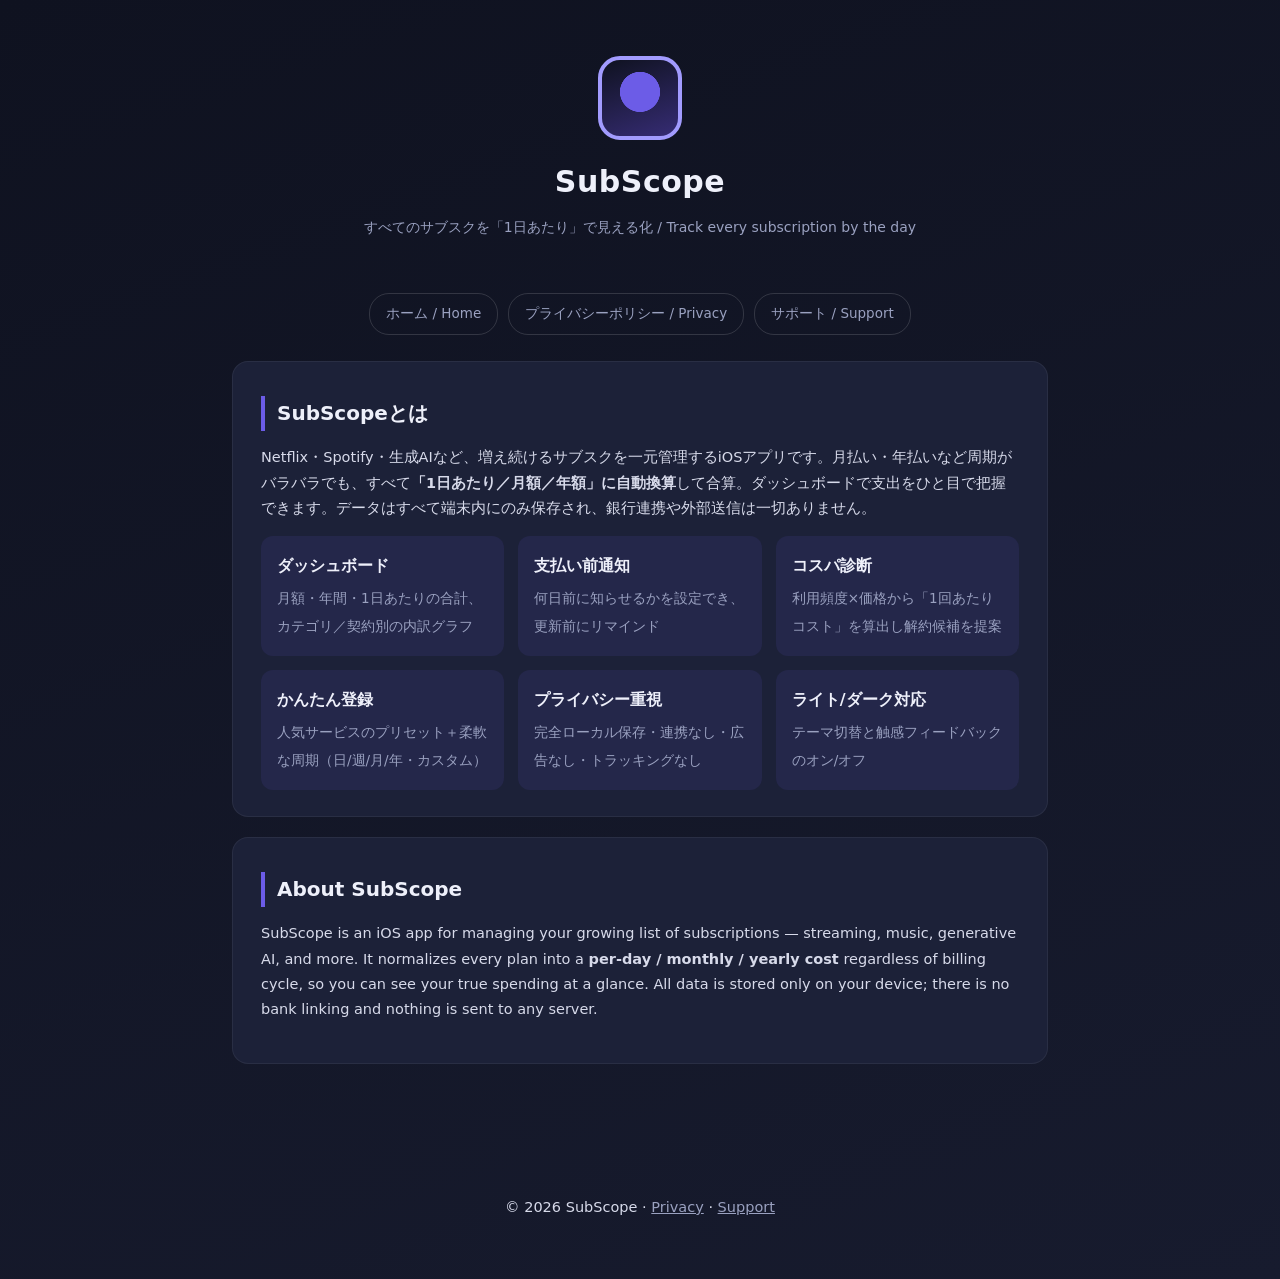
==== index.html @ 513cefdf "Add SubScope landing, privacy policy, and support pages (JP/EN) Bilingual static site for the App St" ====
<!DOCTYPE html>
<html lang="ja">
<head>
<meta charset="UTF-8">
<meta name="viewport" content="width=device-width, initial-scale=1.0">
<title>SubScope — サブスク管理アプリ</title>
<link rel="stylesheet" href="style.css">
</head>
<body>
<header class="site">
  <div class="logo"></div>
  <h1>SubScope</h1>
  <p class="tagline">すべてのサブスクを「1日あたり」で見える化 / Track every subscription by the day</p>
</header>

<main>
  <nav class="top">
    <a href="index.html">ホーム / Home</a>
    <a href="privacy.html">プライバシーポリシー / Privacy</a>
    <a href="support.html">サポート / Support</a>
  </nav>

  <section class="card">
    <h2>SubScopeとは</h2>
    <p>Netflix・Spotify・生成AIなど、増え続けるサブスクを一元管理するiOSアプリです。月払い・年払いなど周期がバラバラでも、すべて<strong>「1日あたり／月額／年額」に自動換算</strong>して合算。ダッシュボードで支出をひと目で把握できます。データはすべて端末内にのみ保存され、銀行連携や外部送信は一切ありません。</p>
    <div class="features">
      <div class="feature"><b>ダッシュボード</b><span>月額・年間・1日あたりの合計、カテゴリ／契約別の内訳グラフ</span></div>
      <div class="feature"><b>支払い前通知</b><span>何日前に知らせるかを設定でき、更新前にリマインド</span></div>
      <div class="feature"><b>コスパ診断</b><span>利用頻度×価格から「1回あたりコスト」を算出し解約候補を提案</span></div>
      <div class="feature"><b>かんたん登録</b><span>人気サービスのプリセット＋柔軟な周期（日/週/月/年・カスタム）</span></div>
      <div class="feature"><b>プライバシー重視</b><span>完全ローカル保存・連携なし・広告なし・トラッキングなし</span></div>
      <div class="feature"><b>ライト/ダーク対応</b><span>テーマ切替と触感フィードバックのオン/オフ</span></div>
    </div>
  </section>

  <section class="card">
    <h2>About SubScope</h2>
    <p>SubScope is an iOS app for managing your growing list of subscriptions — streaming, music, generative AI, and more. It normalizes every plan into a <strong>per-day / monthly / yearly cost</strong> regardless of billing cycle, so you can see your true spending at a glance. All data is stored only on your device; there is no bank linking and nothing is sent to any server.</p>
  </section>
</main>

<footer>
  <p>© 2026 SubScope · <a href="privacy.html">Privacy</a> · <a href="support.html">Support</a></p>
</footer>
</body>
</html>
---- style.css ----
:root {
  --bg: #0f1220;
  --bg2: #171b2e;
  --card: #1c2138;
  --text: #eef0fa;
  --muted: #9aa1c0;
  --accent: #6c5ce7;
  --accent2: #a29bfe;
  --radius: 16px;
  --maxw: 860px;
}

* { box-sizing: border-box; }

body {
  margin: 0;
  font-family: "Hiragino Kaku Gothic ProN", "Yu Gothic UI", "Noto Sans JP", system-ui, sans-serif;
  background: linear-gradient(160deg, var(--bg), var(--bg2));
  color: var(--text);
  line-height: 1.75;
  min-height: 100vh;
}

a { color: var(--accent2); }

header.site {
  text-align: center;
  padding: 56px 20px 30px;
}
.logo {
  width: 84px; height: 84px; margin: 0 auto 16px;
  border-radius: 22px;
  background: radial-gradient(circle at 50% 42%, var(--accent) 0 34%, transparent 35%),
              linear-gradient(160deg, #0f1220, #362c74);
  border: 4px solid var(--accent2);
  display: grid; place-items: center;
}
h1 { font-size: 30px; margin: 0; letter-spacing: .5px; }
.tagline { color: var(--muted); margin-top: 6px; font-size: 14px; }

main {
  max-width: var(--maxw);
  margin: 0 auto;
  padding: 10px 22px 70px;
}

nav.top {
  display: flex; gap: 10px; justify-content: center; flex-wrap: wrap;
  margin-bottom: 26px;
}
nav.top a {
  text-decoration: none; color: var(--muted);
  border: 1px solid rgba(255,255,255,.14);
  padding: 8px 16px; border-radius: 20px; font-size: 13.5px;
}
nav.top a:hover { color: var(--text); border-color: var(--accent2); }

.card {
  background: var(--card);
  border: 1px solid rgba(255,255,255,.06);
  border-radius: var(--radius);
  padding: 26px 28px;
  margin-bottom: 20px;
}

.features { display: grid; grid-template-columns: repeat(auto-fit, minmax(220px, 1fr)); gap: 14px; }
.feature { background: rgba(108,92,231,.1); border-radius: 12px; padding: 16px; }
.feature b { display: block; margin-bottom: 4px; }
.feature span { color: var(--muted); font-size: 13.5px; }

h2 { font-size: 20px; margin: 8px 0 14px; border-left: 4px solid var(--accent); padding-left: 12px; }
h3 { font-size: 15px; margin: 22px 0 6px; color: var(--accent2); }
p, li { color: #d7daea; font-size: 14.5px; }
ul { padding-left: 20px; }
.lang-label { font-size: 12px; color: var(--muted); letter-spacing: 1px; text-transform: uppercase; }
.updated { color: var(--muted); font-size: 13px; }
hr { border: none; border-top: 1px solid rgba(255,255,255,.08); margin: 34px 0; }

footer {
  text-align: center; color: var(--muted); font-size: 12.5px;
  padding: 26px 20px 44px;
}
footer a { color: var(--muted); }
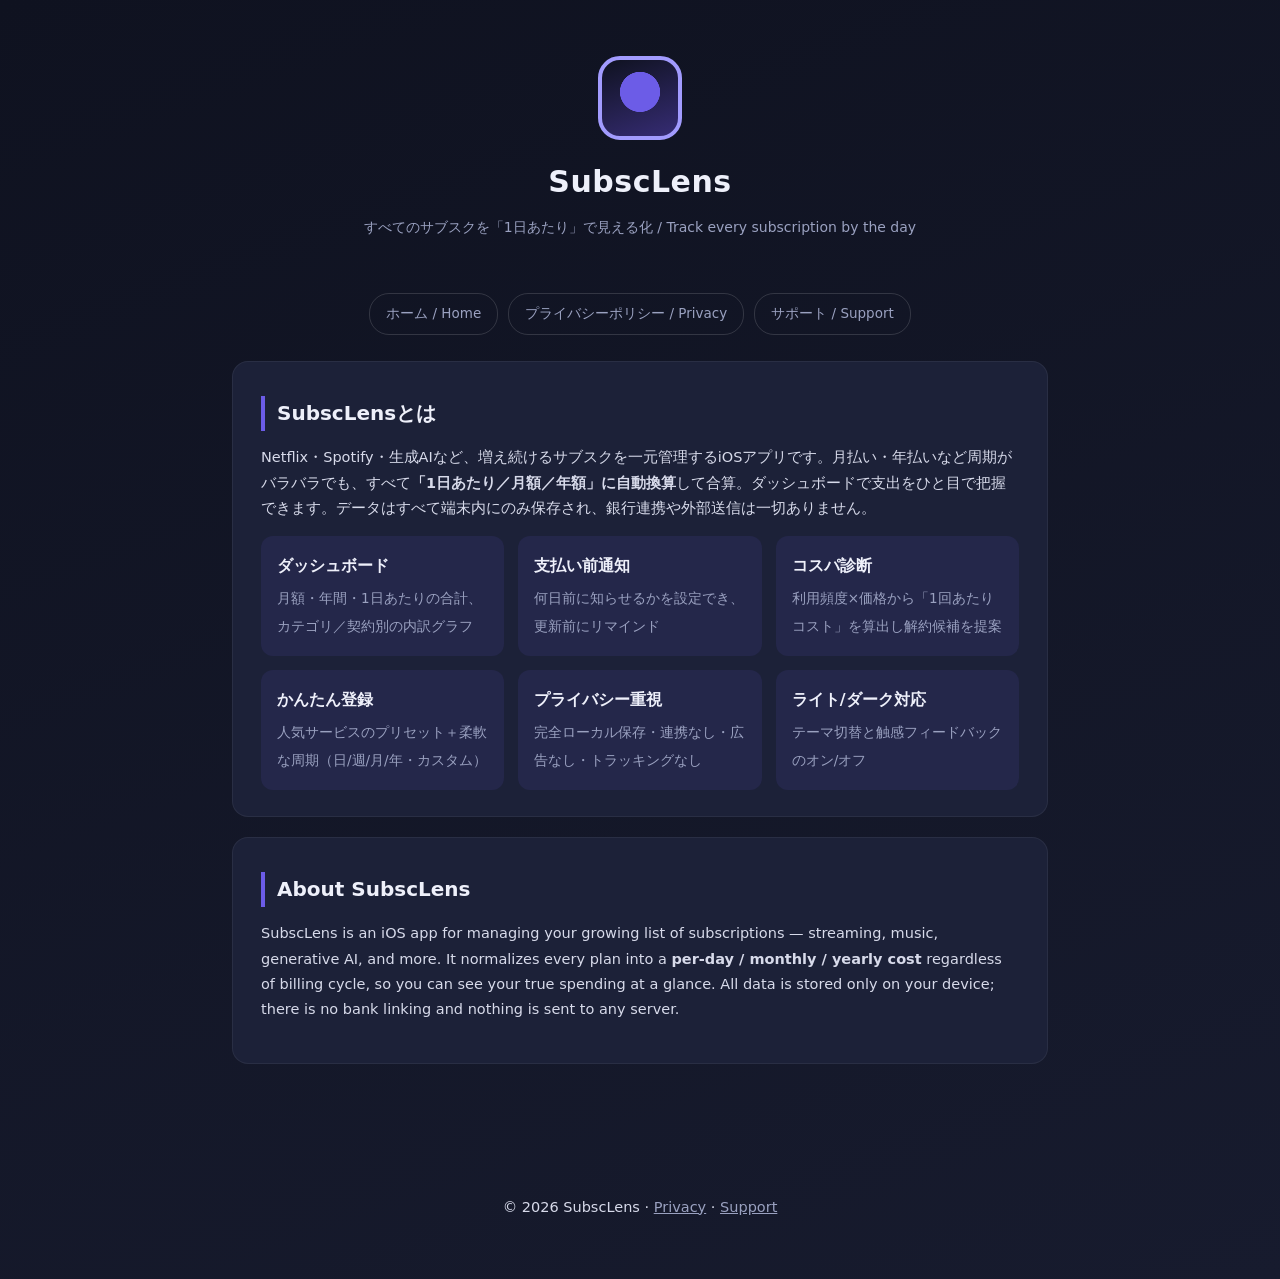
==== commit 585fcd79: "Rename site branding SubScope -> SubscLens App name collided with an existing app; update landing, p" ====
--- a/index.html
+++ b/index.html
@@ -3,13 +3,13 @@
 <head>
 <meta charset="UTF-8">
 <meta name="viewport" content="width=device-width, initial-scale=1.0">
-<title>SubScope — サブスク管理アプリ</title>
+<title>SubscLens — サブスク管理アプリ</title>
 <link rel="stylesheet" href="style.css">
 </head>
 <body>
 <header class="site">
   <div class="logo"></div>
-  <h1>SubScope</h1>
+  <h1>SubscLens</h1>
   <p class="tagline">すべてのサブスクを「1日あたり」で見える化 / Track every subscription by the day</p>
 </header>
 
@@ -21,7 +21,7 @@
   </nav>
 
   <section class="card">
-    <h2>SubScopeとは</h2>
+    <h2>SubscLensとは</h2>
     <p>Netflix・Spotify・生成AIなど、増え続けるサブスクを一元管理するiOSアプリです。月払い・年払いなど周期がバラバラでも、すべて<strong>「1日あたり／月額／年額」に自動換算</strong>して合算。ダッシュボードで支出をひと目で把握できます。データはすべて端末内にのみ保存され、銀行連携や外部送信は一切ありません。</p>
     <div class="features">
       <div class="feature"><b>ダッシュボード</b><span>月額・年間・1日あたりの合計、カテゴリ／契約別の内訳グラフ</span></div>
@@ -34,13 +34,13 @@
   </section>
 
   <section class="card">
-    <h2>About SubScope</h2>
-    <p>SubScope is an iOS app for managing your growing list of subscriptions — streaming, music, generative AI, and more. It normalizes every plan into a <strong>per-day / monthly / yearly cost</strong> regardless of billing cycle, so you can see your true spending at a glance. All data is stored only on your device; there is no bank linking and nothing is sent to any server.</p>
+    <h2>About SubscLens</h2>
+    <p>SubscLens is an iOS app for managing your growing list of subscriptions — streaming, music, generative AI, and more. It normalizes every plan into a <strong>per-day / monthly / yearly cost</strong> regardless of billing cycle, so you can see your true spending at a glance. All data is stored only on your device; there is no bank linking and nothing is sent to any server.</p>
   </section>
 </main>
 
 <footer>
-  <p>© 2026 SubScope · <a href="privacy.html">Privacy</a> · <a href="support.html">Support</a></p>
+  <p>© 2026 SubscLens · <a href="privacy.html">Privacy</a> · <a href="support.html">Support</a></p>
 </footer>
 </body>
 </html>
